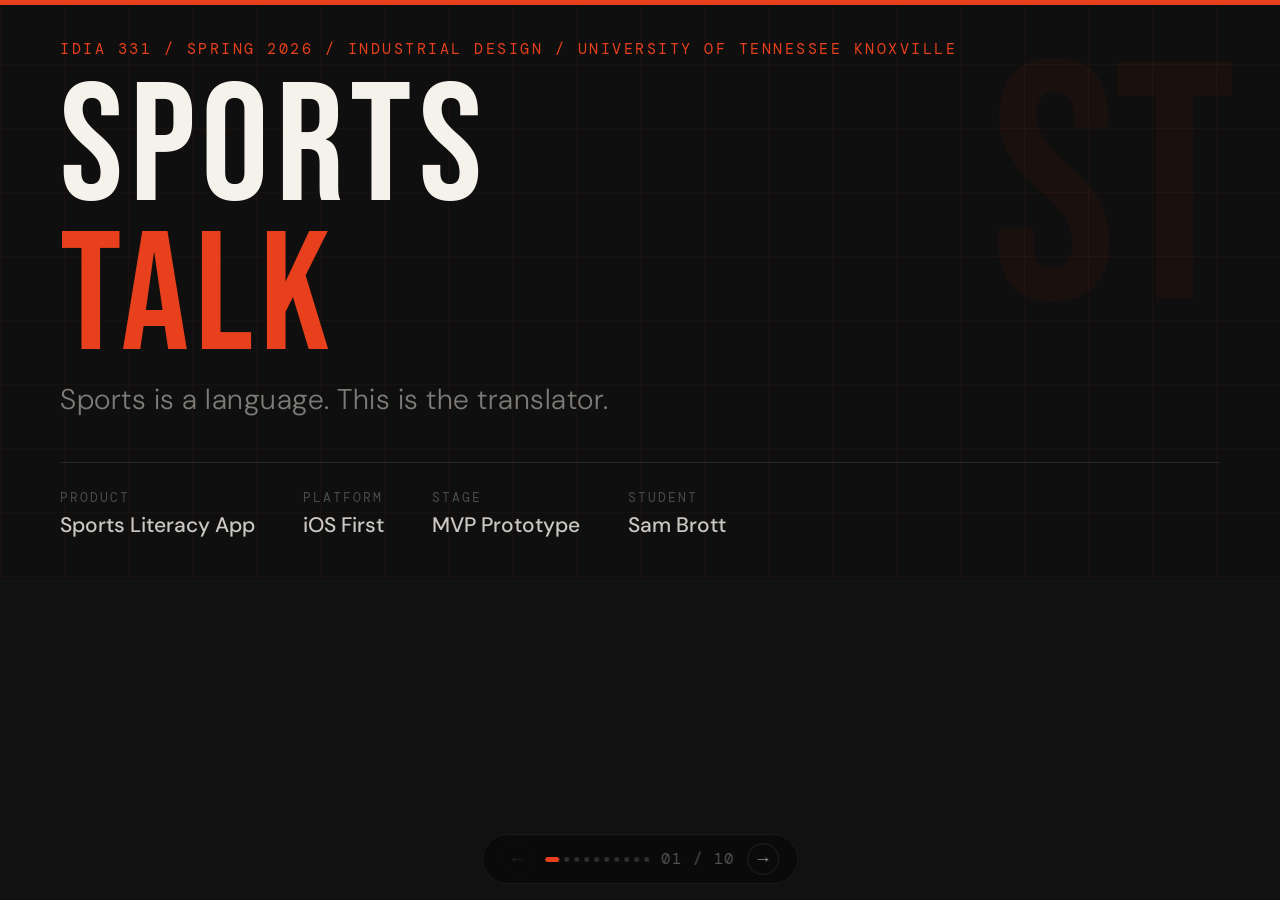
==== sports-talk-deck.html @ b906782e "Initial commit: Sports Talk MVP presentation deck" ====
<!DOCTYPE html>
<html lang="en">
<head>
<meta charset="UTF-8">
<meta name="viewport" content="width=device-width, initial-scale=1.0">
<title>Sports Talk -- MVP Presentation</title>
<link href="https://fonts.googleapis.com/css2?family=Bebas+Neue&family=DM+Sans:opsz,wght@9..40,300;9..40,400;9..40,500;9..40,600&family=DM+Mono:wght@400;500&display=swap" rel="stylesheet">
<style>
*, *::before, *::after { box-sizing: border-box; margin: 0; padding: 0; }
:root {
  --ink: #0f0f0f;
  --paper: #f5f2eb;
  --paper2: #ede9e0;
  --accent: #e8401c;
  --blue: #1c5ce8;
  --muted: #8a8478;
  --white: #fff;
  --border: #d9d5cc;
  --D: "Bebas Neue", sans-serif;
  --S: "DM Sans", sans-serif;
  --M: "DM Mono", monospace;
}
body { font-family: var(--S); background: #111; color: var(--ink); height: 100vh; display: flex; flex-direction: column; overflow: hidden; }

.ctrl { position: fixed; bottom: 16px; left: 50%; transform: translateX(-50%); z-index: 200; display: flex; align-items: center; gap: 12px; background: rgba(10,10,10,0.92); backdrop-filter: blur(8px); border-radius: 40px; padding: 8px 18px; border: 1px solid rgba(255,255,255,0.07); }
.cb { width: 32px; height: 32px; border-radius: 50%; border: 1px solid rgba(255,255,255,0.1); background: transparent; color: rgba(255,255,255,0.55); font-size: 18px; cursor: pointer; display: flex; align-items: center; justify-content: center; transition: all .15s; }
.cb:hover { background: rgba(255,255,255,0.07); color: #fff; }
.cb:disabled { opacity: .2; cursor: default; }
.sc { font-family: var(--M); font-size: 14.5px; color: rgba(255,255,255,0.3); min-width: 44px; text-align: center; letter-spacing: 1.5px; }
.dots { display: flex; gap: 5px; }
.dot { width: 5px; height: 5px; border-radius: 50%; background: rgba(255,255,255,0.15); cursor: pointer; transition: all .18s; }
.dot.on { background: var(--accent); width: 14px; border-radius: 3px; }

.deck { flex: 1; position: relative; overflow: hidden; }
.slide { position: absolute; inset: 0; opacity: 0; transform: translateX(48px); transition: opacity .32s cubic-bezier(.25,.8,.25,1), transform .32s cubic-bezier(.25,.8,.25,1); pointer-events: none; display: flex; }
.slide.active { opacity: 1; transform: translateX(0); pointer-events: all; }
.slide.prev { opacity: 0; transform: translateX(-48px); }

/* Type scale -- bigger across the board */
.kicker { font-family: var(--M); font-size: 15.5px; text-transform: uppercase; letter-spacing: 2.5px; color: var(--accent); margin-bottom: 7px; }
.kicker-d { font-family: var(--M); font-size: 15.5px; text-transform: uppercase; letter-spacing: 2.5px; color: rgba(245,242,235,0.32); margin-bottom: 10px; }
.snum { font-family: var(--M); font-size: 14.5px; letter-spacing: 2px; color: var(--muted); margin-bottom: 16px; }
.snum-d { font-family: var(--M); font-size: 14.5px; letter-spacing: 2px; color: rgba(245,242,235,0.25); margin-bottom: 16px; }
.dh { font-family: var(--D); letter-spacing: 2.5px; line-height: .93; color: var(--ink); }
.dh-lt { font-family: var(--D); letter-spacing: 2.5px; line-height: .93; color: var(--paper); }
.body { font-size: 22px; line-height: 1.68; color: #2e2e2e; font-family: var(--S); }
.body-lt { font-size: 22px; line-height: 1.68; color: rgba(245,242,235,0.72); font-family: var(--S); }
.body-sm { font-size: 19px; line-height: 1.65; color: #444; font-family: var(--S); }
.body-sm-lt { font-size: 19px; line-height: 1.65; color: rgba(245,242,235,0.65); font-family: var(--S); }
.cite { font-family: var(--M); font-size: 11.5px; color: rgba(245,242,235,0.25); margin-top: 5px; }
.src { font-family: var(--M); font-size: 11.5px; color: rgba(245,242,235,0.18); border-top: 1px solid rgba(255,255,255,0.06); padding-top: 8px; margin-top: auto; line-height: 1.5; }
.src-lt { font-family: var(--M); font-size: 11.5px; color: rgba(0,0,0,0.28); border-top: 1px solid var(--border); padding-top: 8px; margin-top: auto; line-height: 1.5; }

.split { display: grid; grid-template-columns: 1fr 1fr; width: 100%; }
.thirds { display: grid; grid-template-columns: 1fr 1fr 1fr; width: 100%; }
.col { padding: 30px 38px; display: flex; flex-direction: column; border-right: 1px solid var(--border); }
.col:last-child { border-right: none; }
.col-d { padding: 30px 38px; display: flex; flex-direction: column; border-right: 1px solid rgba(255,255,255,0.07); }
.col-d:last-child { border-right: none; }
.col-full { width: 100%; padding: 28px 48px; display: flex; flex-direction: column; }

/* SLIDE 1 */
.s1 { background: var(--ink); flex-direction: column; justify-content: flex-end; position: relative; overflow: hidden; }
.s1-grid { position: absolute; inset: 0; background-image: linear-gradient(rgba(232,64,28,0.055) 1px,transparent 1px),linear-gradient(90deg,rgba(232,64,28,0.055) 1px,transparent 1px); background-size: 64px 64px; }
.s1-bar { position: absolute; top: 0; left: 0; right: 0; height: 5px; background: var(--accent); }
.s1-ghost { position: absolute; right: 48px; top: 28px; font-family: var(--D); font-size: 338px; color: rgba(232,64,28,0.05); line-height: 1; pointer-events: none; letter-spacing: -4px; }
.s1-inner { position: relative; z-index: 1; padding: 40px 60px; }
.s1-over { font-family: var(--M); font-size: 14.5px; text-transform: uppercase; letter-spacing: 2.5px; color: var(--accent); margin-bottom: 18px; }
.s1-title { font-family: var(--D); font-size: 169px; letter-spacing: 6.5px; color: var(--paper); line-height: .88; margin-bottom: 8px; }
.s1-title em { color: var(--accent); font-style: normal; }
.s1-tag { font-size: 28.5px; color: rgba(245,242,235,0.48); font-weight: 300; letter-spacing: 0.5px; margin-bottom: 44px; font-family: var(--S); }
.s1-meta { display: flex; gap: 48px; border-top: 1px solid rgba(255,255,255,0.09); padding-top: 26px; }
.s1-mi { display: flex; flex-direction: column; gap: 5px; }
.s1-ml { font-family: var(--M); font-size: 13px; text-transform: uppercase; letter-spacing: 2px; color: rgba(245,242,235,0.26); }
.s1-mv { font-size: 21px; font-weight: 500; color: rgba(245,242,235,0.82); font-family: var(--S); }

/* Stats */
.stat-stack { display: flex; flex-direction: column; gap: 14px; }
.stat-n { font-family: var(--D); font-size: 93.5px; letter-spacing: 1.5px; color: var(--accent); line-height: 1; }
.stat-l { font-size: 19.5px; color: rgba(245,242,235,0.55); margin-top: 4px; line-height: 1.5; font-family: var(--S); }

/* Quote block */
.qblock { padding: 22px 24px; background: rgba(232,64,28,0.07); border-left: 4px solid var(--accent); border-radius: 0 10px 10px 0; }
.qtext { font-size: 23.5px; line-height: 1.65; color: var(--ink); font-style: italic; font-family: var(--S); }
.qattr { font-family: var(--M); font-size: 13px; text-transform: uppercase; letter-spacing: 1.5px; color: var(--accent); margin-top: 10px; }

/* Photo + caption + arrow */
.photo-block { position: relative; }
.photo-block img { width: 100%; display: block; border-radius: 12px; object-fit: cover; object-position: center top; }
.photo-caption-big { font-family: var(--S); font-size: 21px; font-weight: 600; color: var(--ink); margin-top: 10px; line-height: 1.35; }
/* curved arrow SVG sits absolutely over the image */
.photo-arrow-wrap { position: absolute; top: 0; left: 0; width: 100%; height: 100%; pointer-events: none; }

/* Insight cards */
.insight { padding: 18px 20px; border-radius: 11px; border: 1px solid rgba(255,255,255,0.08); background: rgba(255,255,255,0.04); margin-bottom: 8px; }
.insight-n { font-family: var(--M); font-size: 13px; color: var(--accent); margin-bottom: 5px; }
.insight-t { font-size: 19.5px; line-height: 1.6; color: rgba(245,242,235,0.8); font-family: var(--S); }
.insight-c { font-family: var(--M); font-size: 11.5px; color: rgba(245,242,235,0.22); margin-top: 5px; }

/* Feature grid */
.feat-grid { display: grid; grid-template-columns: 1fr 1fr 1fr; gap: 10px; margin-top: 16px; flex: 1; }
.fc { background: var(--white); border: 1px solid var(--border); border-radius: 13px; padding: 22px 24px; display: flex; flex-direction: column; }
.fc.pk { background: var(--ink); border-color: transparent; }
.fc-num { font-family: var(--M); font-size: 13px; color: var(--muted); margin-bottom: 9px; }
.fc.pk .fc-num { color: rgba(245,242,235,0.26); }
.fc-icon { font-size: 34px; margin-bottom: 10px; }
.fc-title { font-family: var(--D); font-size: 34px; letter-spacing: 1px; color: var(--ink); margin-bottom: 7px; line-height: 1; }
.fc.pk .fc-title { color: var(--paper); }
.fc-body { font-size: 18px; line-height: 1.6; color: #555; flex: 1; font-family: var(--S); }
.fc.pk .fc-body { color: rgba(245,242,235,0.62); }
.ftag { margin-top: 12px; align-self: flex-start; font-family: var(--M); font-size: 11.5px; padding: 3px 9px; border-radius: 4px; text-transform: uppercase; letter-spacing: 0.5px; }
.t-red { background: var(--accent); color: #fff; }
.t-gray { background: var(--paper2); color: var(--muted); }
.t-blue { background: rgba(28,92,232,0.1); color: var(--blue); }

/* Flow */
.flow { display: flex; align-items: flex-start; gap: 0; flex: 1; margin-top: 16px; }
.fstep { flex: 1; display: flex; flex-direction: column; position: relative; }
.fstep-inner { padding: 0 18px 0 0; }
.fstep-inner-p { padding: 0 18px; }
.fc-line { position: absolute; top: 26px; right: -1px; width: 50%; height: 1px; background: var(--border); }
.fc-line-l { position: absolute; top: 26px; left: 0; width: 50%; height: 1px; background: var(--border); }
.flow-circle { width: 52px; height: 52px; border-radius: 50%; background: var(--ink); color: var(--paper); font-family: var(--D); font-size: 28.5px; display: flex; align-items: center; justify-content: center; margin-bottom: 12px; position: relative; z-index: 1; }
.flow-circle.ac { background: var(--accent); }
.fstep-t { font-family: var(--D); font-size: 34px; letter-spacing: 0.5px; margin-bottom: 8px; color: var(--ink); }
.fstep-b { font-size: 18px; line-height: 1.6; color: #555; font-family: var(--S); }
.grad-note { margin-top: 14px; padding: 14px 18px; background: var(--paper2); border-radius: 10px; display: flex; gap: 16px; align-items: flex-start; flex-shrink: 0; }
.grad-lbl { font-family: var(--M); font-size: 13px; text-transform: uppercase; letter-spacing: 1.5px; color: var(--muted); flex-shrink: 0; padding-top: 2px; }
.grad-t { font-size: 19.5px; color: #444; line-height: 1.55; font-family: var(--S); }

/* Persona */
.pbadge { display: inline-flex; padding: 5px 13px; border-radius: 20px; font-family: var(--M); font-size: 13px; text-transform: uppercase; letter-spacing: 1.5px; margin-bottom: 14px; align-self: flex-start; }
.pn { background: rgba(232,64,28,0.1); color: var(--accent); border: 1px solid rgba(232,64,28,0.22); }
.pc { background: rgba(28,92,232,0.1); color: var(--blue); border: 1px solid rgba(28,92,232,0.22); }
.pd { background: rgba(15,15,15,0.06); color: var(--ink); border: 1px solid var(--border); }
.p-title { font-family: var(--D); font-size: 54.5px; letter-spacing: 1.5px; line-height: 1; margin-bottom: 12px; }
.p-body { font-size: 19px; line-height: 1.65; color: #555; margin-bottom: 14px; flex: 1; font-family: var(--S); }
.p-pain { padding: 10px 13px; background: var(--paper2); border-radius: 9px; }
.p-pain-l { font-family: var(--M); font-size: 11.5px; text-transform: uppercase; letter-spacing: 1.5px; color: var(--muted); margin-bottom: 6px; }
.p-pain-t { font-size: 18px; line-height: 1.5; color: var(--ink); font-family: var(--S); }

/* Assumptions */
.arow { display: flex; gap: 14px; padding: 10px 14px; background: var(--white); border: 1px solid var(--border); border-radius: 11px; align-items: flex-start; margin-bottom: 10px; }
.a-icon { font-size: 26px; flex-shrink: 0; width: 26px; }
.a-lbl { font-family: var(--M); font-size: 13px; text-transform: uppercase; letter-spacing: 1.5px; color: var(--muted); margin-bottom: 4px; }
.a-text { font-size: 19px; line-height: 1.5; color: var(--ink); font-family: var(--S); }

/* Timeline */
.tl-grid { display: grid; grid-template-columns: 1fr 1fr 1fr; gap: 10px; margin-top: 16px; flex: 1; }
.tl-phase { border-radius: 13px; overflow: hidden; border: 1px solid rgba(255,255,255,0.08); display: flex; flex-direction: column; }
.tl-hd { padding: 18px 20px 14px; border-bottom: 1px solid rgba(255,255,255,0.07); }
.tl-lbl { font-family: var(--M); font-size: 13px; text-transform: uppercase; letter-spacing: 2px; color: var(--muted); margin-bottom: 5px; }
.tl-title { font-family: var(--D); font-size: 39px; letter-spacing: 1.5px; color: var(--paper); }
.tl-period { font-family: var(--M); font-size: 13px; color: var(--accent); margin-top: 4px; }
.tl-body { padding: 12px 16px; flex: 1; display: flex; flex-direction: column; gap: 7px; }
.tl-item { display: flex; gap: 10px; align-items: flex-start; }
.tl-dot { width: 6px; height: 6px; border-radius: 50%; background: var(--accent); flex-shrink: 0; margin-top: 5px; }
.tl-text { font-size: 18px; line-height: 1.5; color: rgba(245,242,235,0.65); font-family: var(--S); }

/* Marketing */
.mkt-grid { display: grid; grid-template-columns: 1fr 1fr; gap: 10px; margin-top: 16px; flex: 1; }
.mc { background: var(--white); border: 1px solid var(--border); border-radius: 13px; padding: 18px; display: flex; flex-direction: column; gap: 7px; }
.mc.dk { background: var(--ink); border-color: transparent; }
.mc-lbl { font-family: var(--M); font-size: 13px; text-transform: uppercase; letter-spacing: 1.5px; color: var(--muted); }
.mc.dk .mc-lbl { color: rgba(245,242,235,0.26); }
.mc-title { font-family: var(--D); font-size: 36.5px; letter-spacing: 1px; color: var(--ink); line-height: 1; }
.mc.dk .mc-title { color: var(--paper); }
.mc-items { display: flex; flex-direction: column; gap: 8px; }
.mc-item { display: flex; gap: 9px; align-items: flex-start; font-size: 19px; line-height: 1.5; color: #555; font-family: var(--S); }
.mc.dk .mc-item { color: rgba(245,242,235,0.65); }
.mc-dot { width: 6px; height: 6px; border-radius: 50%; background: var(--accent); flex-shrink: 0; margin-top: 6px; }

/* App mockup */
.app-mock { background: var(--paper); border-radius: 14px; overflow: hidden; border: 1px solid rgba(255,255,255,0.1); width: 100%; max-width: 296px; }
.mock-tb { background: var(--ink); padding: 9px 13px 7px; border-bottom: 1px solid rgba(255,255,255,0.08); }
.mock-brand { font-family: var(--D); font-size: 26px; letter-spacing: 2.5px; color: var(--paper); }
.mock-brand em { color: var(--accent); font-style: normal; }
.mock-lvs { display: flex; gap: 4px; padding: 6px 0 0; }
.mock-lv { padding: 4px 9px; border-radius: 20px; font-size: 13px; font-weight: 500; border: 1px solid rgba(255,255,255,0.11); color: rgba(245,242,235,0.42); font-family: var(--S); }
.mock-lv.on { background: var(--ink); color: var(--paper); border: 1px solid rgba(255,255,255,0.28); }
.mock-sub { background: var(--paper); padding: 7px 10px; border-bottom: 1px solid var(--border); font-family: var(--M); font-size: 11.5px; color: var(--muted); text-transform: uppercase; letter-spacing: 1.5px; }
.mock-feed { padding: 9px; display: flex; flex-direction: column; gap: 7px; }
.mock-card { background: var(--white); border: 1px solid var(--border); border-radius: 9px; overflow: hidden; }
.mock-chd { padding: 9px 11px; display: flex; justify-content: space-between; align-items: center; }
.mock-kicker { font-family: var(--M); font-size: 10.5px; text-transform: uppercase; letter-spacing: 1.5px; color: var(--muted); }
.mock-title { font-size: 15.5px; font-weight: 600; color: var(--ink); font-family: var(--S); }
.mock-pill { font-family: var(--M); font-size: 10.5px; padding: 2px 6px; border-radius: 3px; background: rgba(232,64,28,0.1); color: var(--accent); }
.mock-body { padding: 0 11px 9px; font-size: 15px; line-height: 1.5; color: #444; font-family: var(--S); }
.mock-tps { padding: 0 9px 9px; display: flex; flex-direction: column; gap: 5px; border-top: 1px solid var(--border); padding-top: 7px; }
.mock-tp { padding: 7px 9px; background: var(--paper2); border-radius: 5px; font-size: 14.5px; line-height: 1.4; color: #333; display: flex; gap: 6px; font-family: var(--S); }
.mock-tp-n { font-family: var(--M); font-size: 10.5px; color: var(--muted); flex-shrink: 0; margin-top: 1px; }
.mock-gd { margin: 0 9px 9px; padding: 8px; background: var(--accent); border-radius: 7px; font-family: var(--D); font-size: 17px; letter-spacing: 1.5px; color: #fff; text-align: center; }

/* Notif */
.notif { background: rgba(255,255,255,0.05); border: 1px solid rgba(255,255,255,0.09); border-radius: 13px; padding: 14px 16px; display: flex; gap: 12px; align-items: flex-start; }
.notif-icon { width: 36px; height: 36px; background: var(--accent); border-radius: 8px; display: flex; align-items: center; justify-content: center; font-size: 23.5px; flex-shrink: 0; }
.notif-brand { font-family: var(--M); font-size: 11.5px; text-transform: uppercase; letter-spacing: 1.5px; color: rgba(245,242,235,0.3); margin-bottom: 3px; }
.notif-text { font-size: 18px; line-height: 1.5; color: var(--paper); font-family: var(--S); }
.notif-time { font-family: var(--M); font-size: 11.5px; color: rgba(245,242,235,0.26); margin-top: 4px; }
</style>
</head>
<body>
<div class="deck" id="deck">

<!-- SLIDE 1: COVER -->
<div class="slide s1 active" id="s1">
  <div class="s1-grid"></div>
  <div class="s1-bar"></div>
  <div class="s1-ghost">ST</div>
  <div class="s1-inner">
    <div class="s1-over">IDIA 331 / Spring 2026 / Industrial Design / University of Tennessee Knoxville</div>
    <div class="s1-title">SPORTS<br><em>TALK</em></div>
    <div class="s1-tag">Sports is a language. This is the translator.</div>
    <div class="s1-meta">
      <div class="s1-mi"><div class="s1-ml">Product</div><div class="s1-mv">Sports Literacy App</div></div>
      <div class="s1-mi"><div class="s1-ml">Platform</div><div class="s1-mv">iOS First</div></div>
      <div class="s1-mi"><div class="s1-ml">Stage</div><div class="s1-mv">MVP Prototype</div></div>
      <div class="s1-mi"><div class="s1-ml">Student</div><div class="s1-mv">Sam Brott</div></div>
    </div>
  </div>
</div>

<!-- SLIDE 2: PROBLEM STATEMENT -->
<div class="slide split" id="s2" style="background:var(--paper)">
  <div class="col" style="justify-content:space-between">
    <div>
      <div class="snum">02 / 10 / Problem Statement</div>
      <div class="kicker">The Gap</div>
      <div class="dh" style="font-size:83px;margin-bottom:12px">SPORTS IS A LANGUAGE.</div>
      <div class="body" style="margin-bottom:12px">And not everyone grew up speaking it. Sports culture is woven into everyday social life at school, at work, and at family gatherings. For millions of people, walking into a conversation about last night's game feels like landing somewhere without knowing the local language.</div>
      <div class="body">The problem is not a lack of interest. It is a lack of access. There has never been a low-barrier, time-respectful entry point into sports knowledge built for the majority of Americans who are on the outside looking in. Sports Talk is that entry point.</div>
    </div>

  </div>
  <div class="col" style="background:var(--ink);border-right:none;justify-content:space-between">
    <div class="snum-d">02 / 10</div>
    <div class="stat-stack">
      <div>
        <div class="stat-n">62%</div>
        <div class="stat-l">of Americans follow sports "not too" or "not at all" closely, yet sports conversations dominate workplaces, campuses, and family life</div>
        <div class="cite"><a href="https://www.pewresearch.org/short-reads/2023/10/04/about-4-in-10-us-adults-say-they-follow-major-pro-sports-very-or-somewhat-closely/" target="_blank" style="color:rgba(245,242,235,0.4);text-decoration:underline">Pew Research Center, 2023</a></div>
      </div>
      <div>
        <div class="stat-n">5B</div>
        <div class="stat-l">people worldwide followed the 2024 Paris Olympics, 84% of the potential global audience. Sports moments are unavoidable cultural events.</div>
        <div class="cite"><a href="https://olympics.com/ioc/news/paris-2024-the-most-watched-olympic-games-ever" target="_blank" style="color:rgba(245,242,235,0.4);text-decoration:underline">International Olympic Committee, December 2024</a></div>
      </div>
      <div>
        <div class="stat-n">$4.8B</div>
        <div class="stat-l">global sports app market in 2024 growing at 10.9% annually. Nearly every product assumes the user already follows sports closely.</div>
        <div class="cite"><a href="https://www.grandviewresearch.com/industry-analysis/sports-app-market-report" target="_blank" style="color:rgba(245,242,235,0.4);text-decoration:underline">Grand View Research, 2024</a></div>
      </div>
    </div>

  </div>
</div>

<!-- SLIDE 3: ORIGIN STORY + PHOTO -->
<div class="slide split" id="s3" style="background:var(--paper)">
  <div class="col" style="justify-content:space-between;gap:18px">
    <div>
      <div class="snum">03 / 10 / Origin Story</div>
      <div class="kicker">Where This Came From</div>
      <div class="dh" style="font-size:67.5px;margin-bottom:12px">THE PROBLEM, LIVED FIRSTHAND.</div>
      <div class="body" style="margin-bottom:10px">This app came from a real experience. Growing up without a background in sports meant that whenever the conversation turned to last night's game, there was a choice: fake it, go quiet, or fall further behind.</div>
      <div class="body">Even when one sport clicked, there was always another. The time investment felt endless. Eventually the love for sports came on its own terms, but the path was much longer and harder than it needed to be.</div>
    </div>
    <div class="qblock">
      <div class="qtext">"I never knew what to say when conversations switched to sports when I was in middle school. I just wanted to have something to add. I spent years teaching myself about sports and eventually found that I loved it, but I wish I had a helping hand along the way."</div>
      <div class="qattr">Sam Brott / Personal Anecdote</div>
    </div>

  </div>

  <!-- RIGHT COL: photo with caption + arrow -->
  <div class="col" style="background:#eee8dc;border-right:none;justify-content:center;align-items:center;padding:36px 40px;gap:0">
    <div class="photo-block" style="width:100%;max-width:400px">
      <!-- Arrow SVG overlaid on photo pointing at the shorter kid on the left -->
      <div style="position:relative">
        <img src="[data-uri]" alt="Sam Brott in middle school" style="width:100%;border-radius:12px;display:block;object-fit:cover;object-position:center top;height:420px;" />

      </div>
      <div style="margin-top:14px;padding:0 4px">
        <div style="font-family:var(--S);font-size:22px;font-weight:600;color:var(--ink);line-height:1.35">Me (on the right) in middle school (Someone who was not very gifted in sports)</div>
      </div>
    </div>
  </div>
</div>

<!-- SLIDE 4: TARGET USERS -->
<div class="slide thirds" id="s4" style="background:var(--paper)">
  <div class="col">
    <div class="snum">04 / 10 / Target Users</div>
    <div class="pbadge pn">Level 01 / Novice</div>
    <div class="p-title" style="font-size:52px">THE OUTSIDER</div>
    <div class="p-body" style="font-size:18px;margin-bottom:14px">Does not follow sports. Little to no baseline knowledge. But lives in environments where sports conversations happen constantly: work, school, relationships, rivalry week, the Olympics. The exclusion is real and recurring. They want in, but the barrier feels impossible to clear.</div>
    <div class="p-pain">
      <div class="p-pain-l" style="font-size:13px">Core Pain</div>
      <div class="p-pain-t" style="font-size:17px">Every conversation feels like a test they did not study for. Every new sport is a new language. Every major event is another reminder they are on the outside.</div>
    </div>
  </div>
  <div class="col">
    <div class="snum" style="opacity:0">x</div>
    <div class="pbadge pc">Level 02 / Casual</div>
    <div class="p-title" style="font-size:52px">THE LAPSED FAN</div>
    <div class="p-body" style="font-size:18px;margin-bottom:14px">Used to follow sports. Life got busy: career, family, other priorities. Cannot watch games anymore, but still cares. Wants to show up to the watch party ready, not lost. Wants to text college friends about the game like they used to.</div>
    <div class="p-pain">
      <div class="p-pain-l" style="font-size:13px">Core Pain</div>
      <div class="p-pain-t" style="font-size:17px">Conversations have context they no longer have. They do not want a full education, just enough to stay connected to the people they love through sports.</div>
    </div>
  </div>
  <div class="col" style="border-right:none">
    <div class="snum" style="opacity:0">x</div>
    <div class="pbadge pd">Level 03 / Diehard</div>
    <div class="p-title" style="font-size:52px">THE ANALYST</div>
    <div class="p-body" style="font-size:18px;margin-bottom:14px">Watches every game, follows every trade, argues every MVP pick. Wants more than scores: advanced metrics, contrarian takes, argument fuel. Crucially, a basketball diehard trying to learn F1 or cricket still needs the novice experience for that new sport.</div>
    <div class="p-pain">
      <div class="p-pain-l" style="font-size:13px">Core Need</div>
      <div class="p-pain-t" style="font-size:17px">Deeper knowledge across more sports. A way to onboard into unfamiliar territory without starting from zero. The level is per-sport, not per-person.</div>
    </div>
  </div>
</div>

<!-- SLIDE 5: RESEARCH -->
<div class="slide split" id="s5" style="background:var(--ink)">
  <div class="col-d" style="justify-content:space-between">
    <div>
      <div class="snum-d">05 / 10 / User Research</div>
      <div class="kicker">Validated Pain Points</div>
      <div class="dh-lt" style="font-size:73px;margin-bottom:12px">THE DATA BACKS IT UP.</div>
      <div class="body-lt" style="margin-bottom:12px">The personal experience behind Sports Talk is not unique. Research across public platforms and market data confirms this is a widespread, underserved problem with no existing product solution built for it.</div>
      <div style="padding:20px 22px;background:rgba(232,64,28,0.09);border-left:4px solid var(--accent);border-radius:0 10px 10px 0">
        <div class="kicker" style="margin-bottom:9px">The opportunity</div>
        <div class="body-lt" style="font-size:21px;color:rgba(245,242,235,0.9);line-height:1.6">Sports betting has colonized fan product design. Every major app now integrates odds. A genuinely educational, honest alternative is a real market gap and a position people actively want.</div>
      </div>
    </div>

  </div>
  <div class="col-d" style="border-right:none;justify-content:center">
    <div class="insight">
      <div class="insight-n">FINDING 01</div>
      <div class="insight-t">62% of Americans say they follow sports "not too" or "not at all" closely. Yet sports conversations are unavoidable in most workplaces, campuses, and social settings. The gap between expectation and knowledge is enormous.</div>
      <div class="insight-c"><a href="https://www.pewresearch.org/short-reads/2023/10/04/about-4-in-10-us-adults-say-they-follow-major-pro-sports-very-or-somewhat-closely/" target="_blank" style="color:rgba(245,242,235,0.35);text-decoration:underline">Pew Research Center, October 2023</a></div>
    </div>
    <div class="insight">
      <div class="insight-n">FINDING 02</div>
      <div class="insight-t">"I just sat there quiet. Every time." Variations of this response appear consistently across social anxiety forums, MetaFilter threads, and Reddit discussions about sports conversations. The pain is widespread and underserved.</div>
      <div class="insight-c">Social Anxiety Support Forum / Ask MetaFilter / Reddit</div>
    </div>
    <div class="insight">
      <div class="insight-n">FINDING 03</div>
      <div class="insight-t">Every major sports app (ESPN, theScore, CBS Sports) assumes deep familiarity with sports. The entire market starts mid-conversation. No product starts at the beginning for the majority of Americans who need it.</div>
      <div class="insight-c"><a href="https://apps.apple.com/us/genre/ios-sports/id6004" target="_blank" style="color:rgba(245,242,235,0.35);text-decoration:underline">App Store competitive analysis, 2025</a></div>
    </div>
    <div class="insight">
      <div class="insight-n">FINDING 04</div>
      <div class="insight-t">The 2024 Paris Olympics reached 5 billion people globally, 84% of the possible worldwide audience. Mega sporting events are unavoidable cultural moments that create sudden demand for sports fluency.</div>
      <div class="insight-c">International Olympic Committee Broadcast Report, December 2024</div>
    </div>
  </div>
</div>

<!-- SLIDE 6: FEATURES -->
<div class="slide" id="s6" style="background:var(--paper);flex-direction:column">
  <div class="col-full" style="flex:1">
    <div class="snum">06 / 10 / Core MVP Features</div>
    <div class="kicker">What the product does</div>
    <div class="dh" style="font-size:67.5px">THE FEATURE SET</div>
    <div class="feat-grid">
      <div class="fc pk">
        <div class="fc-num">01</div>
        <div class="fc-icon">&#9889;</div>
        <div class="fc-title">GAME DAY BRIEF</div>
        <div class="fc-body">A 90-second pre-event read: 5 numbered talking points, no more. Push notification fires before big games. Walk into any watch party ready to hold a real conversation. This is the core retention loop.</div>
        <div class="ftag t-red">Flagship</div>
      </div>
      <div class="fc">
        <div class="fc-num">02</div>
        <div class="fc-icon">&#128202;</div>
        <div class="fc-title">LEVEL-AWARE FEED</div>
        <div class="fc-body">The same story told three ways. Novice, Casual, Diehard. Same information, different vocabulary and depth. Switch levels per sport, not per account. A basketball diehard is still a novice for cricket.</div>
        <div class="ftag t-gray">Core</div>
      </div>
      <div class="fc">
        <div class="fc-num">03</div>
        <div class="fc-icon">&#128172;</div>
        <div class="fc-title">TAPPABLE TERMS</div>
        <div class="fc-body">Bold underlined terms in every brief. Tap once, get a plain-English definition right there in the text. No separate glossary. Sports vocabulary explained exactly where it appears.</div>
        <div class="ftag t-gray">Core</div>
      </div>
      <div class="fc">
        <div class="fc-num">04</div>
        <div class="fc-icon">&#128218;</div>
        <div class="fc-title">NARRATIVE LAYER</div>
        <div class="fc-body">Sports is about storylines, not just scores. Each brief surfaces the underlying narrative: the MVP race, the surprise team, the record chase. Context that makes news meaningful to an outsider.</div>
        <div class="ftag t-blue">Insight</div>
      </div>
      <div class="fc">
        <div class="fc-num">05</div>
        <div class="fc-icon">&#127944;</div>
        <div class="fc-title">CRASH COURSES</div>
        <div class="fc-body">For sports needing baseline context (hockey, F1, college football, cricket, the Olympics), a primer card appears first. Rules, key terms, who matters. Before any news, before any opinion.</div>
        <div class="ftag t-blue">Education</div>
      </div>
      <div class="fc">
        <div class="fc-num">06</div>
        <div class="fc-icon">&#128276;</div>
        <div class="fc-title">SMART NOTIFICATIONS</div>
        <div class="fc-body">"Super Bowl is in 3 days. Read your brief." Event-aware alerts surface the Game Day Brief at exactly the right moment: before you need it, not after. Includes the Olympics, rivalry weeks, and finals.</div>
        <div class="ftag t-gray">Retention</div>
      </div>
    </div>
  </div>
</div>

<!-- SLIDE 7: HOW IT WORKS -->
<div class="slide" id="s7" style="background:var(--paper);flex-direction:column">
  <div class="col-full" style="flex:1">
    <div class="snum">07 / 10 / How It Works</div>
    <div class="kicker">User Flow</div>
    <div class="dh" style="font-size:67.5px">THE EXPERIENCE</div>
    <div class="flow">
      <div class="fstep">
        <div class="fstep-inner">
          <div class="flow-circle ac">01</div>
          <div class="fstep-t">ONBOARD</div>
          <div class="fstep-b">Pick your level, select sports you care about or want to learn, and state your goal: social confidence, staying current, or advanced takes.</div>
        </div>
        <div class="fc-line"></div>
      </div>
      <div class="fstep">
        <div class="fstep-inner-p">
          <div class="flow-circle">02</div>
          <div class="fstep-t">GET FEED</div>
          <div class="fstep-b">AI generates a brief per sport at your level: plain-English summary, talking points, tappable terms, key narrative, and a visual stat when relevant.</div>
        </div>
        <div class="fc-line"></div>
        <div class="fc-line-l"></div>
      </div>
      <div class="fstep">
        <div class="fstep-inner-p">
          <div class="flow-circle">03</div>
          <div class="fstep-t">LEARN</div>
          <div class="fstep-b">Crash courses for unfamiliar sports. Inline term definitions. Narrative context. The app meets users where they are and grows with them over time.</div>
        </div>
        <div class="fc-line"></div>
        <div class="fc-line-l"></div>
      </div>
      <div class="fstep">
        <div class="fstep-inner-p">
          <div class="flow-circle ac">04</div>
          <div class="fstep-t">GAME DAY</div>
          <div class="fstep-b">Notification fires before the big event. Read 5 points in 90 seconds. Walk in ready. The loop: brief, event, return.</div>
        </div>
        <div class="fc-line-l"></div>
      </div>
    </div>
    <div class="grad-note">
      <div class="grad-lbl">Graduation path</div>
      <div class="grad-t">Users start at whichever level fits. As comfort grows, they move up, or drop to novice for a new sport. A basketball diehard exploring F1 is still a novice for F1. Sports Talk works for the Olympics, a Super Bowl party, a work happy hour, or a first date with a sports fan.</div>
    </div>
  </div>
</div>

<!-- SLIDE 8: VISUAL PROTOTYPE -->
<div class="slide split" id="s8" style="background:var(--ink)">
  <div class="col-d" style="justify-content:space-between">
    <div>
      <div class="snum-d">08 / 10 / Visual Representation</div>
      <div class="kicker">Live Prototype</div>
      <div class="dh-lt" style="font-size:67.5px;margin-bottom:10px">THE APP, RIGHT NOW.</div>
      <div class="body-lt" style="margin-bottom:12px">A fully interactive prototype is complete for both web and mobile. It demonstrates the core feed, collapsible cards, tappable inline term definitions, sport switching, level toggling, the Game Day Brief modal, and animated stat charts. All 8 sports are populated with current content.</div>
      <div class="notif" style="margin-bottom:12px">
        <div class="notif-icon">&#9889;</div>
        <div>
          <div class="notif-brand">Sports Talk</div>
          <div class="notif-text">NBA Playoffs start tonight. Your Game Day Brief is ready. 90 seconds to walk in ready.</div>
          <div class="notif-time">Now</div>
        </div>
      </div>
      <div>
        <div class="kicker" style="margin-bottom:8px">Tech Stack</div>
        <div class="body-lt" style="font-size:19.5px">Content generated via Claude (Anthropic API) with level-aware prompts. Live sports data via SportsRadar / ESPN API. Push notifications via Apple Push Notification Service. Target build: React Native, iOS first.</div>
      </div>
    </div>

  </div>
  <div class="col-d" style="border-right:none;background:rgba(255,255,255,0.02);align-items:center;justify-content:center">
    <div class="app-mock">
      <div class="mock-tb">
        <div class="mock-brand">SPORTS<em>TALK</em></div>
        <div class="mock-lvs">
          <div class="mock-lv">Just In</div>
          <div class="mock-lv on">Casual</div>
          <div class="mock-lv">Diehard</div>
        </div>
      </div>
      <div class="mock-sub">NBA / April 2026 / Playoff Push</div>
      <div class="mock-feed">
        <div class="mock-card">
          <div class="mock-chd">
            <div><div class="mock-kicker">What is happening</div><div class="mock-title">The Brief</div></div>
            <div class="mock-pill">HOT</div>
          </div>
          <div class="mock-body">Wembanyama is rewriting defensive history. The MVP race is open between him and Jokic. OKC is the West best team and almost no one saw it coming.</div>
        </div>
        <div class="mock-card">
          <div class="mock-chd"><div><div class="mock-kicker">Say these tonight</div><div class="mock-title">Talking Points</div></div></div>
          <div class="mock-tps">
            <div class="mock-tp"><div class="mock-tp-n">01</div>Wemby blocks nearly twice as many shots as the next best player. Historic for a 20-year-old.</div>
            <div class="mock-tp"><div class="mock-tp-n">02</div>Jokic hit an overtime shot over Wemby in January. That shot shifted the MVP narrative overnight.</div>
          </div>
        </div>
        <div class="mock-gd">GAME DAY BRIEF</div>
      </div>
    </div>
  </div>
</div>

<!-- SLIDE 9: KEY ASSUMPTIONS -->
<div class="slide split" id="s9" style="background:var(--paper)">
  <div class="col" style="justify-content:space-between">
    <div>
      <div class="snum">09 / 10 / Key Assumptions</div>
      <div class="kicker">What we are testing</div>
      <div class="dh" style="font-size:78px;margin-bottom:10px">WHAT WE ASSUME.</div>
      <div class="body">Every MVP is built on assumptions. These are the beliefs Sports Talk tests before scaling to a full product.</div>
    </div>
    <div style="padding:20px 22px;background:var(--ink);border-radius:12px">
      <div class="kicker" style="margin-bottom:9px">What success looks like</div>
      <div class="body-lt" style="font-size:19.5px">A user reads the Game Day Brief, goes to a watch party, holds a real conversation, and opens the app before the next event. That loop is the entire product thesis: brief, event, return.</div>
    </div>

  </div>
  <div class="col" style="border-right:none;justify-content:center">
    <div class="arow"><div class="a-icon">&#128172;</div><div><div class="a-lbl">Social Driver</div><div class="a-text">Primary motivation to use Sports Talk is social confidence, not intrinsic curiosity. Users open it because they are about to be around sports fans.</div></div></div>
    <div class="arow"><div class="a-icon">&#9201;</div><div><div class="a-lbl">Time Willingness</div><div class="a-text">Users will invest 90 seconds on a pre-event brief. Content must be optimized for that window: 5 points, plain language, immediately usable in conversation.</div></div></div>
    <div class="arow"><div class="a-icon">&#128242;</div><div><div class="a-lbl">Push Notification Acceptance</div><div class="a-text">Users will allow notifications for event-triggered briefs because the notification is timed and genuinely useful, not ambient noise.</div></div></div>
    <div class="arow"><div class="a-icon">&#127891;</div><div><div class="a-lbl">Level Fluidity</div><div class="a-text">Users will set themselves as novice for unfamiliar sports without ego friction. The per-sport level system removes the stigma from not knowing something.</div></div></div>
    <div class="arow"><div class="a-icon">&#128683;</div><div><div class="a-lbl">Anti-Betting Positioning</div><div class="a-text">A meaningful audience actively wants a sports knowledge tool that is not a betting platform. The anti-gambling position is itself a feature, not just a stance.</div></div></div>
  </div>
</div>

<!-- SLIDE 10: LAUNCH + MARKETING -->
<div class="slide" id="s10" style="background:var(--ink);flex-direction:column">
  <div class="col-full" style="flex:1">
    <div class="snum-d">10 / 10 / Launch and Marketing Plan</div>
    <div class="kicker">Go-to-market</div>
    <div class="dh-lt" style="font-size:67.5px">REACHING THE RIGHT PEOPLE</div>
    <div class="mkt-grid">
      <div class="mc dk">
        <div class="mc-lbl">Target Audience</div>
        <div class="mc-title">WHO WE TALK TO</div>
        <div class="mc-items">
          <div class="mc-item"><div class="mc-dot"></div>College students at SEC and Big Ten schools navigating game day culture</div>
          <div class="mc-item"><div class="mc-dot"></div>Young professionals in sports-heavy work cultures and social settings</div>
          <div class="mc-item"><div class="mc-dot"></div>Women entering sports culture, chronically underserved by existing apps</div>
          <div class="mc-item"><div class="mc-dot"></div>Anyone facing the Summer Olympics, a Super Bowl party, or a World Cup without a foundation</div>
        </div>
      </div>
      <div class="mc">
        <div class="mc-lbl">Key Messages</div>
        <div class="mc-title">WHAT WE SAY</div>
        <div class="mc-items">
          <div class="mc-item"><div class="mc-dot" style="background:var(--blue)"></div>"Sports is a language. This is the translator."</div>
          <div class="mc-item"><div class="mc-dot" style="background:var(--blue)"></div>"Know enough to belong in 90 seconds."</div>
          <div class="mc-item"><div class="mc-dot" style="background:var(--blue)"></div>"Not a betting app. Not a scores app. A knowledge app."</div>
          <div class="mc-item"><div class="mc-dot" style="background:var(--blue)"></div>"For the fans who never got the manual."</div>
        </div>
      </div>
      <div class="mc">
        <div class="mc-lbl">Channels and Timeline</div>
        <div class="mc-title">WHERE AND WHEN</div>
        <div class="mc-items">
          <div class="mc-item"><div class="mc-dot"></div>Now: waitlist via landing page and social teaser content</div>
          <div class="mc-item"><div class="mc-dot"></div>Pre-launch: TikTok and Reels "90-second sports brief" content; campus ambassador outreach at SEC schools</div>
          <div class="mc-item"><div class="mc-dot"></div>Launch: timed to a major event (NBA Finals, Summer Olympics, NFL opener)</div>
          <div class="mc-item"><div class="mc-dot"></div>Post-launch: shareable Game Day Brief cards; SEC and Big Ten campus partnerships; feedback loop</div>
        </div>
      </div>
      <div class="mc dk">
        <div class="mc-lbl">Pre / Launch / Post Activities</div>
        <div class="mc-title">THE PLAN</div>
        <div class="mc-items">
          <div class="mc-item"><div class="mc-dot"></div>Pre-launch: UTK student beta group, social teaser campaign, lifestyle influencer outreach</div>
          <div class="mc-item"><div class="mc-dot"></div>Launch day: App Store release, Product Hunt launch, press release to lifestyle and culture media</div>
          <div class="mc-item"><div class="mc-dot"></div>Post-launch: collect feedback on brief quality; add Trivia section; Android version; Olympics campaign for LA 2028</div>
        </div>
      </div>
    </div>
  </div>
</div>

</div>
<div class="ctrl">
  <button class="cb" id="pb" onclick="go(-1)" disabled>&#8592;</button>
  <div class="dots" id="dots"></div>
  <div class="sc" id="sc">01 / 10</div>
  <button class="cb" id="nb" onclick="go(1)">&#8594;</button>
</div>
<script>
const slides=document.querySelectorAll('.slide'),N=slides.length;
let cur=0;
const dotsEl=document.getElementById('dots'),scEl=document.getElementById('sc'),pb=document.getElementById('pb'),nb=document.getElementById('nb');
slides.forEach((_,i)=>{const d=document.createElement('div');d.className='dot'+(i===0?' on':'');d.onclick=()=>goTo(i);dotsEl.appendChild(d);});
function goTo(n){slides[cur].classList.remove('active');slides[cur].classList.add('prev');setTimeout(()=>slides[cur].classList.remove('prev'),360);cur=n;slides[cur].classList.add('active');document.querySelectorAll('.dot').forEach((d,i)=>d.classList.toggle('on',i===cur));scEl.textContent=String(cur+1).padStart(2,'0')+' / '+String(N).padStart(2,'0');pb.disabled=cur===0;nb.disabled=cur===N-1;}
function go(d){const n=cur+d;if(n>=0&&n<N)goTo(n);}
document.addEventListener('keydown',e=>{if(e.key==='ArrowRight'||e.key==='ArrowDown')go(1);if(e.key==='ArrowLeft'||e.key==='ArrowUp')go(-1);});
let tx=0;
document.addEventListener('touchstart',e=>tx=e.touches[0].clientX);
document.addEventListener('touchend',e=>{const dx=tx-e.changedTouches[0].clientX;if(Math.abs(dx)>50)go(dx>0?1:-1);});
</script>
</body>
</html>
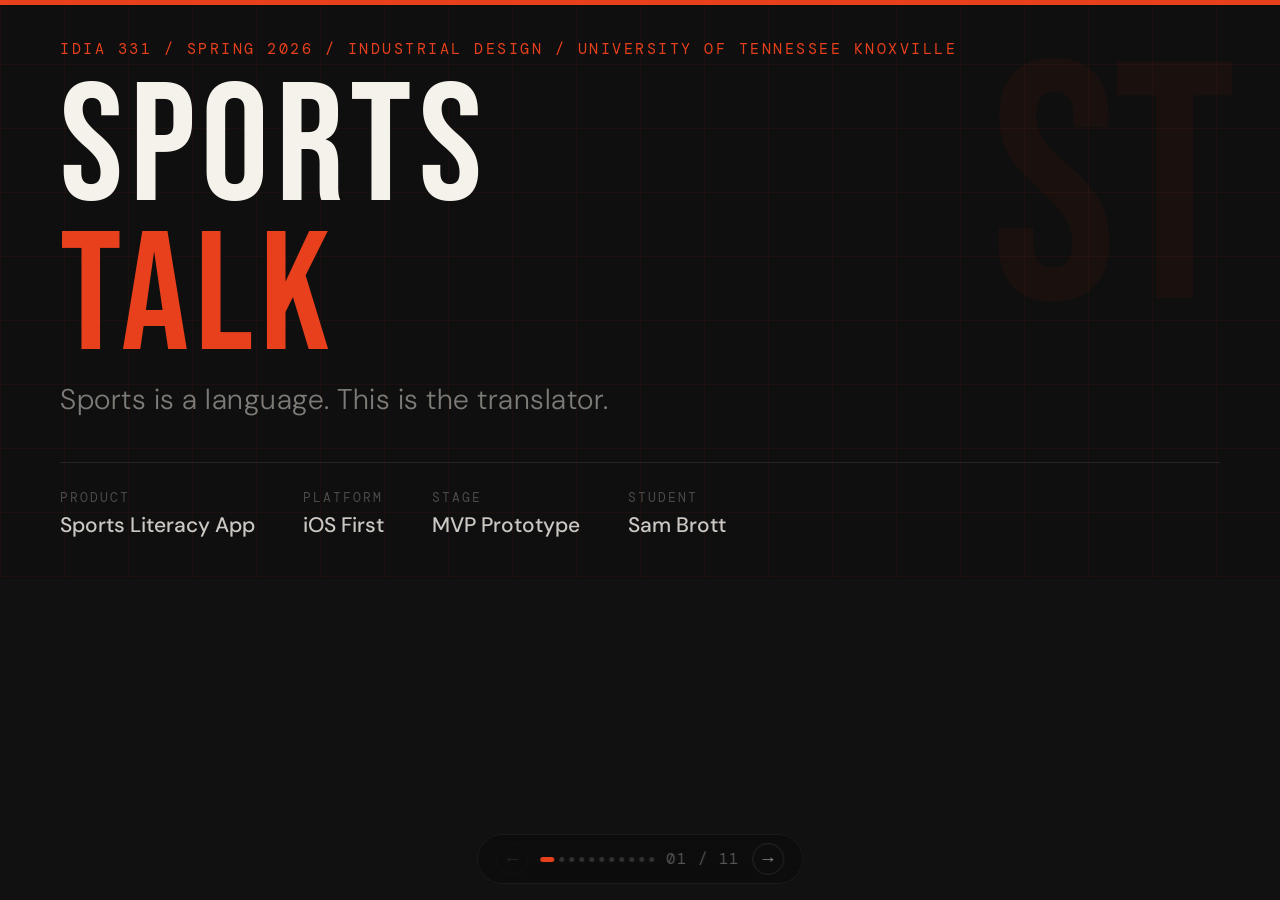
==== commit b9a46bbe: "Deck: slide 11 live link, layout fixes, dark centered CTA; remove s11 snum Made-with: Cursor" ====
--- a/sports-talk-deck.html
+++ b/sports-talk-deck.html
@@ -19,10 +19,33 @@
   --D: "Bebas Neue", sans-serif;
   --S: "DM Sans", sans-serif;
   --M: "DM Mono", monospace;
+  /* Dark cards on ink slides: step above --ink for separation, still WCAG-friendly with light text */
+  --ink-raised: #1e1e1e;
 }
 body { font-family: var(--S); background: #111; color: var(--ink); height: 100vh; display: flex; flex-direction: column; overflow: hidden; }
 
-.ctrl { position: fixed; bottom: 16px; left: 50%; transform: translateX(-50%); z-index: 200; display: flex; align-items: center; gap: 12px; background: rgba(10,10,10,0.92); backdrop-filter: blur(8px); border-radius: 40px; padding: 8px 18px; border: 1px solid rgba(255,255,255,0.07); }
+.ctrl {
+  position: fixed;
+  bottom: 16px;
+  left: 50%;
+  transform: translateX(-50%);
+  z-index: 200;
+  display: flex;
+  align-items: center;
+  gap: 12px;
+  background: rgba(10, 10, 10, 0.38);
+  backdrop-filter: blur(10px);
+  -webkit-backdrop-filter: blur(10px);
+  border-radius: 40px;
+  padding: 8px 18px;
+  border: 1px solid rgba(255, 255, 255, 0.06);
+  transition: background 0.22s ease, border-color 0.22s ease, box-shadow 0.22s ease;
+}
+.ctrl:hover {
+  background: rgba(10, 10, 10, 0.92);
+  border-color: rgba(255, 255, 255, 0.12);
+  box-shadow: 0 8px 32px rgba(0, 0, 0, 0.35);
+}
 .cb { width: 32px; height: 32px; border-radius: 50%; border: 1px solid rgba(255,255,255,0.1); background: transparent; color: rgba(255,255,255,0.55); font-size: 18px; cursor: pointer; display: flex; align-items: center; justify-content: center; transition: all .15s; }
 .cb:hover { background: rgba(255,255,255,0.07); color: #fff; }
 .cb:disabled { opacity: .2; cursor: default; }
@@ -52,7 +75,93 @@
 .src-lt { font-family: var(--M); font-size: 11.5px; color: rgba(0,0,0,0.28); border-top: 1px solid var(--border); padding-top: 8px; margin-top: auto; line-height: 1.5; }
 
 .split { display: grid; grid-template-columns: 1fr 1fr; width: 100%; }
+/* Slide 7: .flow has global flex:1 — don't grow it here or grad-note sits at bottom of slide */
+#s7 .flow {
+  flex: 0 0 auto;
+}
+#s7 .grad-note {
+  margin-top: 10px;
+}
+#s11 .col-full {
+  justify-content: center;
+  align-items: center;
+  text-align: center;
+  flex: 1;
+  min-height: 0;
+}
+#s11 .kicker {
+  font-size: 17px;
+  margin-bottom: 12px;
+}
+#s11 .s11-title {
+  font-size: clamp(72px, 7.5vw, 108px);
+  margin-bottom: 0.2em;
+}
+#s11 .s11-body {
+  font-size: 26px;
+  line-height: 1.62;
+  max-width: 820px;
+  color: rgba(245, 242, 235, 0.82);
+}
+#s11 .s11-link {
+  display: inline-block;
+  margin-top: 32px;
+  font-family: var(--M);
+  font-size: 24px;
+  color: var(--blue);
+  text-decoration: underline;
+  text-underline-offset: 6px;
+}
+#s11 .s11-link:hover {
+  color: var(--accent);
+}
+/* Slide 9: left column — stack blocks with standard gap (avoid space-between splitting card to bottom) */
+#s9 > .col:first-child {
+  justify-content: flex-start;
+  gap: 28px;
+}
+#s9 .s9-success-card .kicker {
+  margin-bottom: 10px;
+}
 .thirds { display: grid; grid-template-columns: 1fr 1fr 1fr; width: 100%; }
+/* Slide 4: row-major grid so Core Pain / Core Need boxes align across columns */
+#s4 {
+  display: grid;
+  grid-template-columns: 1fr 1fr 1fr;
+  grid-template-rows: auto auto auto auto auto;
+  width: 100%;
+  align-content: start;
+}
+#s4 .s4-cell {
+  padding: 8px 32px;
+  border-right: 1px solid var(--border);
+  min-width: 0;
+  display: flex;
+  flex-direction: column;
+  justify-content: flex-start;
+  align-items: flex-start;
+}
+#s4 .s4-cell:nth-child(-n + 3) {
+  padding-top: 22px;
+}
+#s4 .s4-cell:nth-child(n + 13) {
+  padding-bottom: 22px;
+}
+#s4 .snum {
+  margin-bottom: 6px;
+}
+#s4 .pbadge {
+  margin-bottom: 6px;
+}
+#s4 .p-title {
+  margin-bottom: 6px;
+}
+#s4 .p-body {
+  margin-bottom: 8px !important;
+}
+#s4 .s4-cell:nth-child(3n) {
+  border-right: none;
+}
 .col { padding: 30px 38px; display: flex; flex-direction: column; border-right: 1px solid var(--border); }
 .col:last-child { border-right: none; }
 .col-d { padding: 30px 38px; display: flex; flex-direction: column; border-right: 1px solid rgba(255,255,255,0.07); }
@@ -88,6 +197,14 @@
 .photo-block { position: relative; }
 .photo-block img { width: 100%; display: block; border-radius: 12px; object-fit: cover; object-position: center top; }
 .photo-caption-big { font-family: var(--S); font-size: 21px; font-weight: 600; color: var(--ink); margin-top: 10px; line-height: 1.35; }
+#s3 .photo-caption-line {
+  font-family: var(--S);
+  font-weight: 600;
+  color: var(--ink);
+  line-height: 1.25;
+  white-space: nowrap;
+  font-size: clamp(12px, 0.88vw, 17px);
+}
 /* curved arrow SVG sits absolutely over the image */
 .photo-arrow-wrap { position: absolute; top: 0; left: 0; width: 100%; height: 100%; pointer-events: none; }
 
@@ -160,14 +277,18 @@
 /* Marketing */
 .mkt-grid { display: grid; grid-template-columns: 1fr 1fr; gap: 10px; margin-top: 16px; flex: 1; }
 .mc { background: var(--white); border: 1px solid var(--border); border-radius: 13px; padding: 18px; display: flex; flex-direction: column; gap: 7px; }
-.mc.dk { background: var(--ink); border-color: transparent; }
+.mc.dk {
+  background: var(--ink-raised);
+  border: 1px solid rgba(255, 255, 255, 0.1);
+  box-shadow: inset 0 1px 0 rgba(255, 255, 255, 0.05);
+}
 .mc-lbl { font-family: var(--M); font-size: 13px; text-transform: uppercase; letter-spacing: 1.5px; color: var(--muted); }
-.mc.dk .mc-lbl { color: rgba(245,242,235,0.26); }
+.mc.dk .mc-lbl { color: rgba(245, 242, 235, 0.4); }
 .mc-title { font-family: var(--D); font-size: 36.5px; letter-spacing: 1px; color: var(--ink); line-height: 1; }
 .mc.dk .mc-title { color: var(--paper); }
 .mc-items { display: flex; flex-direction: column; gap: 8px; }
 .mc-item { display: flex; gap: 9px; align-items: flex-start; font-size: 19px; line-height: 1.5; color: #555; font-family: var(--S); }
-.mc.dk .mc-item { color: rgba(245,242,235,0.65); }
+.mc.dk .mc-item { color: rgba(245, 242, 235, 0.82); }
 .mc-dot { width: 6px; height: 6px; border-radius: 50%; background: var(--accent); flex-shrink: 0; margin-top: 6px; }
 
 /* App mockup */
@@ -224,7 +345,7 @@
 <div class="slide split" id="s2" style="background:var(--paper)">
   <div class="col" style="justify-content:space-between">
     <div>
-      <div class="snum">02 / 10 / Problem Statement</div>
+      <div class="snum">02 / 11 / Problem Statement</div>
       <div class="kicker">The Gap</div>
       <div class="dh" style="font-size:83px;margin-bottom:12px">SPORTS IS A LANGUAGE.</div>
       <div class="body" style="margin-bottom:12px">And not everyone grew up speaking it. Sports culture is woven into everyday social life at school, at work, and at family gatherings. For millions of people, walking into a conversation about last night's game feels like landing somewhere without knowing the local language.</div>
@@ -233,22 +354,22 @@
 
   </div>
   <div class="col" style="background:var(--ink);border-right:none;justify-content:space-between">
-    <div class="snum-d">02 / 10</div>
+    <div class="snum-d">02 / 11</div>
     <div class="stat-stack">
       <div>
         <div class="stat-n">62%</div>
         <div class="stat-l">of Americans follow sports "not too" or "not at all" closely, yet sports conversations dominate workplaces, campuses, and family life</div>
-        <div class="cite"><a href="https://www.pewresearch.org/short-reads/2023/10/04/about-4-in-10-us-adults-say-they-follow-major-pro-sports-very-or-somewhat-closely/" target="_blank" style="color:rgba(245,242,235,0.4);text-decoration:underline">Pew Research Center, 2023</a></div>
+        <div class="cite">Pew Research Center, 2023</div>
       </div>
       <div>
         <div class="stat-n">5B</div>
         <div class="stat-l">people worldwide followed the 2024 Paris Olympics, 84% of the potential global audience. Sports moments are unavoidable cultural events.</div>
-        <div class="cite"><a href="https://olympics.com/ioc/news/paris-2024-the-most-watched-olympic-games-ever" target="_blank" style="color:rgba(245,242,235,0.4);text-decoration:underline">International Olympic Committee, December 2024</a></div>
+        <div class="cite">International Olympic Committee, December 2024</div>
       </div>
       <div>
         <div class="stat-n">$4.8B</div>
         <div class="stat-l">global sports app market in 2024 growing at 10.9% annually. Nearly every product assumes the user already follows sports closely.</div>
-        <div class="cite"><a href="https://www.grandviewresearch.com/industry-analysis/sports-app-market-report" target="_blank" style="color:rgba(245,242,235,0.4);text-decoration:underline">Grand View Research, 2024</a></div>
+        <div class="cite">Grand View Research, 2024</div>
       </div>
     </div>
 
@@ -259,7 +380,7 @@
 <div class="slide split" id="s3" style="background:var(--paper)">
   <div class="col" style="justify-content:space-between;gap:18px">
     <div>
-      <div class="snum">03 / 10 / Origin Story</div>
+      <div class="snum">03 / 11 / Origin Story</div>
       <div class="kicker">Where This Came From</div>
       <div class="dh" style="font-size:67.5px;margin-bottom:12px">THE PROBLEM, LIVED FIRSTHAND.</div>
       <div class="body" style="margin-bottom:10px">This app came from a real experience. Growing up without a background in sports meant that whenever the conversation turned to last night's game, there was a choice: fake it, go quiet, or fall further behind.</div>
@@ -274,46 +395,70 @@
 
   <!-- RIGHT COL: photo with caption + arrow -->
   <div class="col" style="background:#eee8dc;border-right:none;justify-content:center;align-items:center;padding:36px 40px;gap:0">
-    <div class="photo-block" style="width:100%;max-width:400px">
+    <div class="photo-block" style="width:100%;max-width:800px">
       <!-- Arrow SVG overlaid on photo pointing at the shorter kid on the left -->
       <div style="position:relative">
-        <img src="[data-uri]